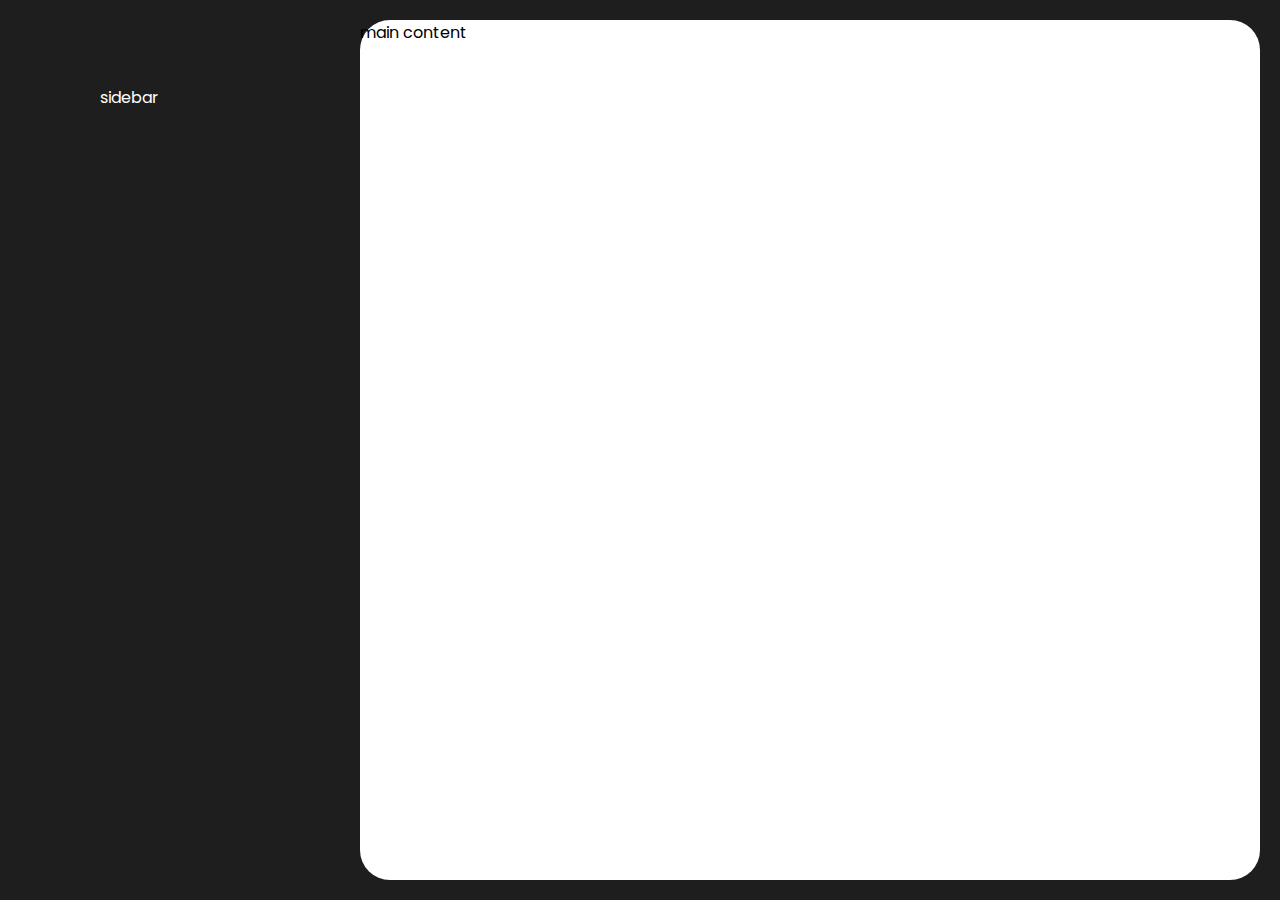
==== Dashboard/index.html @ 3e0dbcb5 "initialize and create dashboard layout" ====
<!DOCTYPE html>
<html lang="en">
    <head>
        <meta charset="UTF-8" />
        <meta name="viewport" content="width=device-width, initial-scale=1.0" />
        <!-- Font CDN -->
        <link rel="preconnect" href="https://fonts.googleapis.com" />
        <link rel="preconnect" href="https://fonts.gstatic.com" crossorigin />
        <link
            href="https://fonts.googleapis.com/css2?family=Poppins:ital,wght@0,100;0,200;0,300;0,400;0,500;0,600;0,700;0,800;0,900;1,100;1,200;1,300;1,400;1,500;1,600;1,700;1,800;1,900&display=swap"
            rel="stylesheet"
        />

        <!-- custom stylesheet -->
        <link rel="stylesheet" href="./assets/css/main.css" />
        <link rel="stylesheet" href="./assets/css/style.css" />
        <title>Dashboard</title>
    </head>
    <body>
        <section class="main-wrapper">
            <!-- Sidebar Start-->
            <aside class="sidebar-wrapper">sidebar</aside>
            <!-- Content Start-->
            <div class="content-sec-wrapper">main content</div>
        </section>
    </body>
</html>
---- Dashboard/assets/css/main.css ----
/* Loading Fonts */
@font-face {
    font-family: "avenir";
    src: url("../fonts/AvenirNextLTPro-Regular.ttf") format("truetype");
}
@font-face {
    font-family: "avenir";
    src: url("../fonts/AvenirNextLTPro-Bold.ttf") format("truetype");
    font-style: bold;
}

/* ======================
    Neutrialized Code
=========================*/
* {
    margin: 0;
    padding: 0;
    box-sizing: border-box;
}

/* =======================
    Variable Setup
==========================*/
:root {
    --font-poppins: "Poppins", sans-serif;
    --primary-clr: #273240;
    --secondary-clr: #262a41;
    --accent-clr: #101010;
    --neutral-clr: #404852;
    --bg-clr: #1e1e1e;
    --white-clr: #fff;
    --black-clr: #000;
}

/* ===================
    Common Styles
=======================*/
body {
    font-family: var(--font-poppins);
    font-size: 16px;
    background-color: var(--bg-clr);
    color: var(--white-clr);
    transition: all 0.3s linear;
}
.main-wrapper {
    display: grid;
    grid-template-columns: minmax(auto, 340px) 1fr;
    justify-content: center;
    padding: 20px;
    width: 100%;
    height: 100vh;
}

.main-wrapper .sidebar-wrapper {
    width: 100%;
    padding: 65px 80px 0;
}

.main-wrapper .content-sec-wrapper {
    background-color: var(--white-clr);
    color: var(--black-clr);
    border-radius: 30px;
}
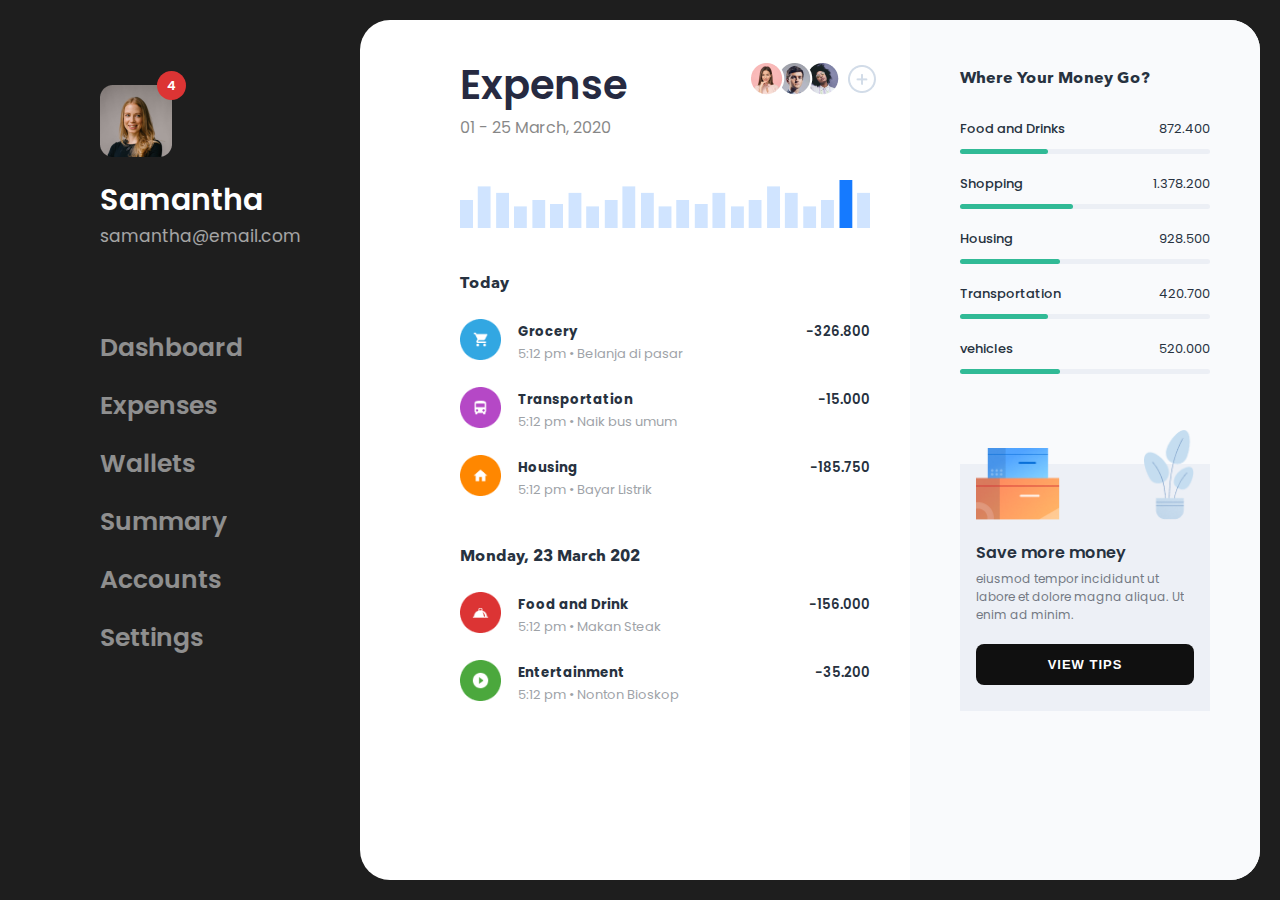
==== commit 70bc25d0: "add main content ui" ====
--- a/Dashboard/index.html
+++ b/Dashboard/index.html
@@ -19,9 +19,220 @@
     <body>
         <section class="main-wrapper">
             <!-- Sidebar Start-->
-            <aside class="sidebar-wrapper">sidebar</aside>
+            <aside class="sidebar-wrapper">
+                <div class="sidebar-container">
+                    <div class="avatar-row">
+                        <div class="avatar-card">
+                            <img
+                                src="./assets/media/Profile.png"
+                                alt="avatar"
+                            />
+                            <span class="notify">4</span>
+                        </div>
+                        <div class="avatar-info">
+                            <h2 class="username">Samantha</h2>
+                            <p class="user-email">samantha@email.com</p>
+                        </div>
+                    </div>
+                    <div class="navbar-row">
+                        <ul class="sidebar-menu">
+                            <li><a href="#" class="menu-link">Dashboard</a></li>
+                            <li><a href="#" class="menu-link">Expenses</a></li>
+                            <li><a href="#" class="menu-link">Wallets</a></li>
+                            <li><a href="#" class="menu-link">Summary</a></li>
+                            <li><a href="#" class="menu-link">Accounts</a></li>
+                            <li><a href="#" class="menu-link">Settings</a></li>
+                        </ul>
+                    </div>
+                </div>
+            </aside>
             <!-- Content Start-->
-            <div class="content-sec-wrapper">main content</div>
+            <div class="content-sec-wrapper">
+                <div class="content-container">
+                    <div class="content-left-col">
+                        <!-- top row -->
+                        <div class="top-row">
+                            <div class="left-col">
+                                <h3 class="title">expense</h3>
+                                <p class="date">01 - 25 March, 2020</p>
+                            </div>
+                            <div class="right-col">
+                                <img src="./assets/media/Users.png" alt="" />
+                            </div>
+                        </div>
+
+                        <!-- chart row -->
+                        <div class="chart-row">
+                            <img src="./assets/media/Stats.png" alt="" />
+                        </div>
+
+                        <!-- today info row -->
+                        <div class="today-row">
+                            <h5 class="today-title">today</h5>
+                            <!-- item01 -->
+                            <div class="card">
+                                <div class="left">
+                                    <img
+                                        src="./assets/media/icon1.png"
+                                        alt=""
+                                    />
+                                </div>
+                                <div class="right">
+                                    <div class="top">
+                                        <h5 class="name">Grocery</h5>
+                                        <h5 class="value">-326.800</h5>
+                                    </div>
+                                    <p class="info">
+                                        5:12 pm • Belanja di pasar
+                                    </p>
+                                </div>
+                            </div>
+                            <!-- item02 -->
+                            <div class="card">
+                                <div class="left">
+                                    <img
+                                        src="./assets/media/icon2.png"
+                                        alt=""
+                                    />
+                                </div>
+                                <div class="right">
+                                    <div class="top">
+                                        <h5 class="name">Transportation</h5>
+                                        <h5 class="value">-15.000</h5>
+                                    </div>
+                                    <p class="info">5:12 pm • Naik bus umum</p>
+                                </div>
+                            </div>
+                            <!-- item03 -->
+                            <div class="card">
+                                <div class="left">
+                                    <img
+                                        src="./assets/media/icon3.png"
+                                        alt=""
+                                    />
+                                </div>
+                                <div class="right">
+                                    <div class="top">
+                                        <h5 class="name">Housing</h5>
+                                        <h5 class="value">-185.750</h5>
+                                    </div>
+                                    <p class="info">5:12 pm • Bayar Listrik</p>
+                                </div>
+                            </div>
+                        </div>
+
+                        <!-- Specific date row -->
+                        <div class="today-row specific-date-row">
+                            <h5 class="today-title">Monday, 23 March 202</h5>
+                            <!-- item01 -->
+                            <div class="card">
+                                <div class="left">
+                                    <img
+                                        src="./assets/media/icon4.png"
+                                        alt=""
+                                    />
+                                </div>
+                                <div class="right">
+                                    <div class="top">
+                                        <h5 class="name">Food and Drink</h5>
+                                        <h5 class="value">-156.000</h5>
+                                    </div>
+                                    <p class="info">5:12 pm • Makan Steak</p>
+                                </div>
+                            </div>
+                            <!-- item02 -->
+                            <div class="card">
+                                <div class="left">
+                                    <img
+                                        src="./assets/media/icon5.png"
+                                        alt=""
+                                    />
+                                </div>
+                                <div class="right">
+                                    <div class="top">
+                                        <h5 class="name">Entertainment</h5>
+                                        <h5 class="value">-35.200</h5>
+                                    </div>
+                                    <p class="info">5:12 pm • Nonton Bioskop</p>
+                                </div>
+                            </div>
+                        </div>
+                    </div>
+                    <div class="content-right-col">
+                        <!-- expense row -->
+                        <div class="expense-row">
+                            <h6 class="expense-title">Where your money go?</h6>
+                            <!-- item-1 -->
+                            <div class="expense-card">
+                                <div class="top-row">
+                                    <h6 class="name">Food and Drinks</h6>
+                                    <h6 class="value">872.400</h6>
+                                </div>
+                                <div class="progress per-35"></div>
+                            </div>
+                            <!-- item-2 -->
+                            <div class="expense-card">
+                                <div class="top-row">
+                                    <h6 class="name">Shopping</h6>
+                                    <h6 class="value">1.378.200</h6>
+                                </div>
+                                <div class="progress per-45"></div>
+                            </div>
+                            <!-- item-3 -->
+                            <div class="expense-card">
+                                <div class="top-row">
+                                    <h6 class="name">Housing</h6>
+                                    <h6 class="value">928.500</h6>
+                                </div>
+                                <div class="progress per-40"></div>
+                            </div>
+                            <!-- item-4 -->
+                            <div class="expense-card">
+                                <div class="top-row">
+                                    <h6 class="name">Transportation</h6>
+                                    <h6 class="value">420.700</h6>
+                                </div>
+                                <div class="progress per-35"></div>
+                            </div>
+                            <!-- item-5 -->
+                            <div class="expense-card">
+                                <div class="top-row">
+                                    <h6 class="name">vehicles</h6>
+                                    <h6 class="value">520.000</h6>
+                                </div>
+                                <div class="progress per-40"></div>
+                            </div>
+                        </div>
+
+                        <!-- saving card -->
+                        <div class="saving-card">
+                            <div class="img-row">
+                                <img
+                                    src="./assets/media/Illustrationbox.png"
+                                    alt=""
+                                    class="box"
+                                />
+                                <img
+                                    src="./assets/media/Illustrationtree.png"
+                                    alt=""
+                                    class="floating"
+                                />
+                            </div>
+                            <h5 class="title">Save more money</h5>
+                            <p class="des">
+                                eiusmod tempor incididunt ut labore et dolore
+                                magna aliqua. Ut enim ad minim.
+                            </p>
+                            <button class="btn">view tips</button>
+                            <!-- <img
+                                src="./assets/media/Illustrationtree.png"
+                                alt=""
+                                class="floating"
+                            /> -->
+                        </div>
+                    </div>
+                </div>
+            </div>
         </section>
     </body>
 </html>
--- a/Dashboard/assets/css/style.css
+++ b/Dashboard/assets/css/style.css
@@ -0,0 +1,301 @@
+/* ======================
+00. Indexing
+-------------------------
+1. Sidebar 
+2. Main Content
+    2.1 Left Content
+    2.2 Right Content
+
+========================*/
+
+/* ==================
+1. Sidebar start
+=====================*/
+
+/* Avatar */
+.avatar-row .avatar-card {
+    width: 72px;
+    height: 72px;
+    position: relative;
+}
+.avatar-row .avatar-card > img {
+    width: 100%;
+    object-fit: cover;
+}
+.avatar-row .avatar-card .notify {
+    background-color: #dc3434;
+    color: var(--white-clr);
+    width: 29px;
+    height: 29px;
+    display: inline-flex;
+    justify-content: center;
+    align-items: center;
+    border-radius: 50%;
+    font-size: 13px;
+    font-weight: 600;
+    position: absolute;
+    top: -14px;
+    right: -14px;
+}
+.avatar-row .avatar-info .username {
+    color: var(--white-clr);
+    font-size: 30px;
+    font-weight: 600;
+    text-transform: capitalize;
+    margin-top: 20px;
+}
+.avatar-row .avatar-info .user-email {
+    color: var(--white-clr);
+    font-size: 17px;
+    font-weight: 400;
+    opacity: 60%;
+}
+
+/* Sidebar Menu */
+.navbar-row .sidebar-menu {
+    display: flex;
+    flex-direction: column;
+    list-style: none;
+    margin-top: 80px;
+}
+.navbar-row .sidebar-menu .menu-link {
+    display: inline-block;
+    text-decoration: none;
+    color: var(--white-clr);
+    font-size: 25px;
+    font-weight: 600;
+    text-transform: capitalize;
+    opacity: 50%;
+    margin-bottom: 20px;
+}
+
+.navbar-row .sidebar-menu .menu-link:hover {
+    opacity: 100%;
+}
+
+/* =========================
+2.0 Main Content  Part start
+===========================*/
+.content-sec-wrapper .content-container {
+    display: grid;
+    grid-template-columns: 510px 350px;
+    justify-content: space-between;
+    height: 100%;
+}
+.content-container .content-left-col {
+    padding: 40px 0 40px 100px;
+    height: 100%;
+}
+.content-container .content-right-col {
+    background-color: #f9fafc;
+    border-radius: 0 30px 30px 0;
+    padding: 50px 50px 45px 50px;
+    /* padding: 70px 50px 60px 50px; */
+    height: 100%;
+}
+
+/* =========================
+2.1 Content  Left Part start
+===========================*/
+
+/* top row  */
+.content-left-col .top-row {
+    display: grid;
+    grid-template-columns: 1fr 122px;
+    justify-content: space-between;
+}
+.content-left-col .top-row .left-col > .title {
+    font-weight: 600;
+    font-size: 40px;
+    text-transform: capitalize;
+    color: var(--secondary-clr);
+    line-height: 50px;
+    margin-bottom: 5px;
+}
+.content-left-col .top-row .left-col > .date {
+    font-weight: 400;
+    font-size: 16px;
+    opacity: 50%;
+    color: var(--accent-clr);
+}
+
+/* chart row */
+.content-left-col .chart-row > img {
+    width: 100%;
+    margin: 40px 0;
+}
+
+/* today row */
+.content-left-col .today-row > .card {
+    display: flex;
+    align-items: center;
+    margin-bottom: 20px;
+}
+.content-left-col .today-row > .card:last-child {
+    margin-bottom: 0;
+}
+.content-left-col .today-row > .card .left {
+    width: 48px;
+    height: 48px;
+    margin-right: 17px;
+}
+.content-left-col .today-row > .today-title {
+    font-family: avenir;
+    font-size: 16px;
+    font-weight: 400;
+    color: var(--primary-clr);
+    margin-bottom: 2px;
+    text-transform: capitalize;
+    margin-bottom: 25px;
+}
+.content-left-col .today-row > .card .left > img {
+    width: 100%;
+    object-fit: cover;
+}
+.content-left-col .today-row > .card .right {
+    width: 100%;
+}
+.content-left-col .today-row > .card .right .top {
+    display: flex;
+    justify-content: space-between;
+    align-items: center;
+    font-size: 16px;
+    font-weight: 500;
+    color: var(--primary-clr);
+    margin-bottom: 2px;
+}
+.content-left-col .today-row > .card .right .top > .value {
+    font-weight: 600;
+}
+.content-left-col .today-row > .card .right > .info {
+    font-size: 13px;
+    font-weight: 400;
+    opacity: 50%;
+    color: var(--neutral-clr);
+}
+
+/* Specific date row */
+.specific-date-row {
+    margin-top: 45px;
+}
+
+/* =========================
+2.2 Content Right Part start
+===========================*/
+.content-right-col .expense-row .expense-title {
+    font-family: avenir;
+    font-size: 16px;
+    font-weight: 400;
+    color: var(--primary-clr);
+    text-transform: capitalize;
+    margin-bottom: 30px;
+}
+
+.content-right-col .expense-card {
+    margin-bottom: 20px;
+}
+.content-right-col .expense-card:last-child {
+    margin-bottom: 0px;
+}
+.content-right-col .expense-card > .top-row {
+    display: flex;
+    justify-content: space-between;
+    align-items: center;
+    margin-bottom: 10px;
+}
+.content-right-col .expense-card > .top-row > h6 {
+    font-weight: 500;
+    font-size: 13px;
+    color: var(--primary-clr);
+}
+.content-right-col .expense-card > .top-row > h6.value {
+    font-weight: 400;
+}
+.content-right-col .expense-card .progress {
+    width: 100%;
+    height: 5px;
+    background-color: #eceff5;
+    border-radius: 5px;
+    position: relative;
+}
+.content-right-col .expense-card .progress {
+    width: 100%;
+    height: 5px;
+    background-color: #eceff5;
+    border-radius: 5px;
+    position: relative;
+}
+.content-right-col .expense-card .progress:after {
+    content: "";
+    position: absolute;
+    top: 0;
+    bottom: 0;
+    left: 0;
+    background-color: #31ba96;
+    border-radius: 5px;
+    z-index: 1;
+}
+.content-right-col .expense-card .progress.per-45:after {
+    width: 45%;
+}
+.content-right-col .expense-card .progress.per-40:after {
+    width: 40%;
+}
+.content-right-col .expense-card .progress.per-35:after {
+    width: 35%;
+}
+
+/* saveing card */
+.saving-card {
+    margin-top: 90px;
+    position: relative;
+    background-color: #edf0f6;
+    padding: 16px;
+}
+
+.saving-card .img-row {
+    display: flex;
+    justify-content: space-between;
+    align-items: flex-end;
+    margin-top: -50px;
+}
+
+.saving-card .box {
+    width: 84px;
+    height: 72px;
+    object-fit: cover;
+}
+.saving-card .floating {
+    width: 50px;
+    height: 90px;
+}
+.saving-card > .title {
+    margin-top: 20px;
+    margin-bottom: 5px;
+    font-size: 16px;
+    font-weight: 600;
+    color: var(--primary-clr);
+}
+.saving-card > .des {
+    font-size: 12px;
+    font-weight: 400;
+    opacity: 70%;
+    color: var(--neutral-clr);
+}
+.saving-card > .btn {
+    width: 100%;
+    padding: 13px 0;
+    text-align: center;
+    text-transform: uppercase;
+    font-size: 13px;
+    font-weight: 600;
+    color: var(--white-clr);
+    background-color: var(--accent-clr);
+    border: none;
+    outline: none;
+    border-radius: 8px;
+    margin-top: 20px;
+    margin-bottom: 10px;
+    letter-spacing: 1px;
+    cursor: pointer;
+}
